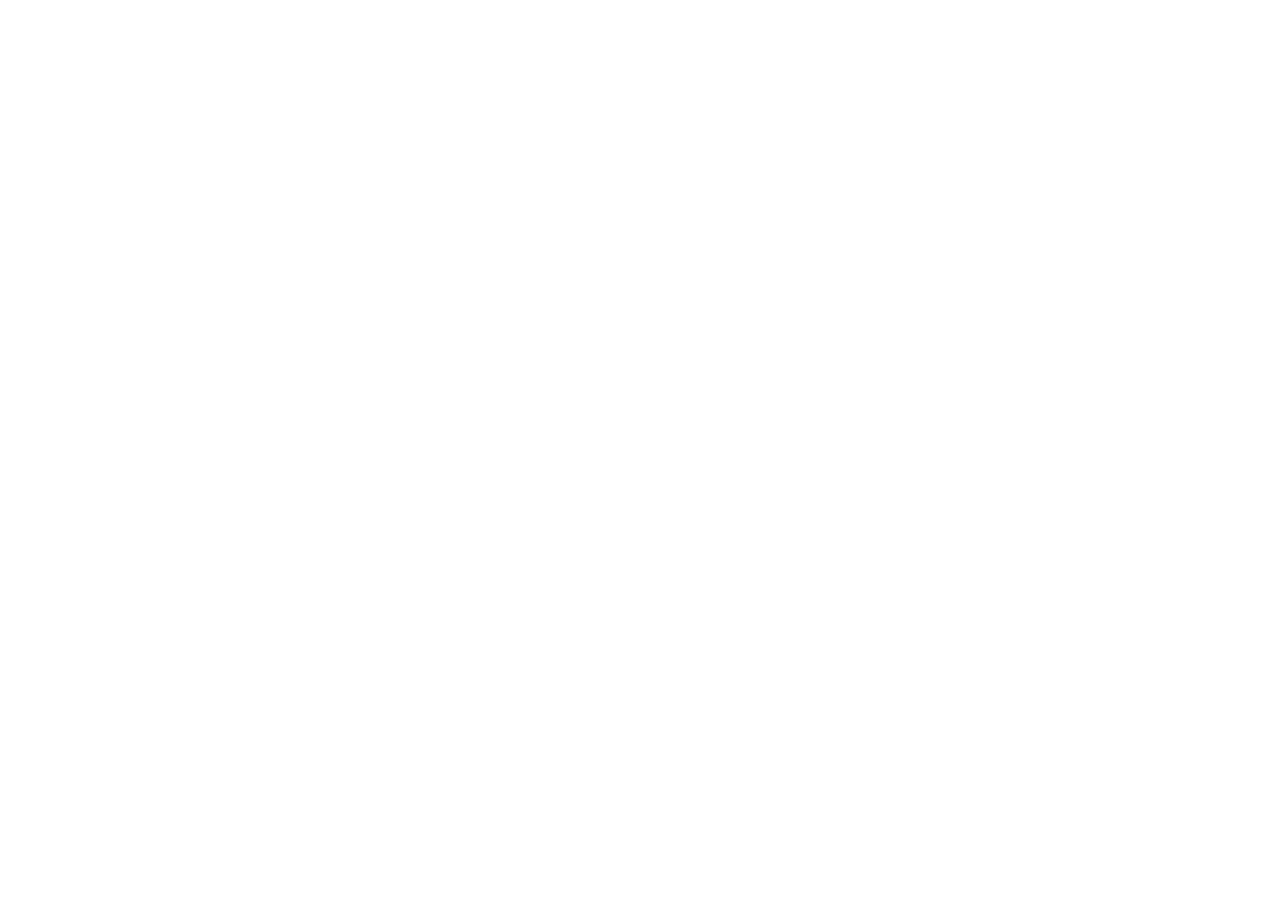
==== index.html @ 37046fe9 "calculadora" ====
<!DOCTYPE html>
<html lang="en">
<head>
    <meta charset="UTF-8">
    <meta name="viewport" content="width=device-width, initial-scale=1.0">
    <title>Java Script</title>
</head>
<body>
    

    <script src="./js/index.js"></script>
</body>
</html>
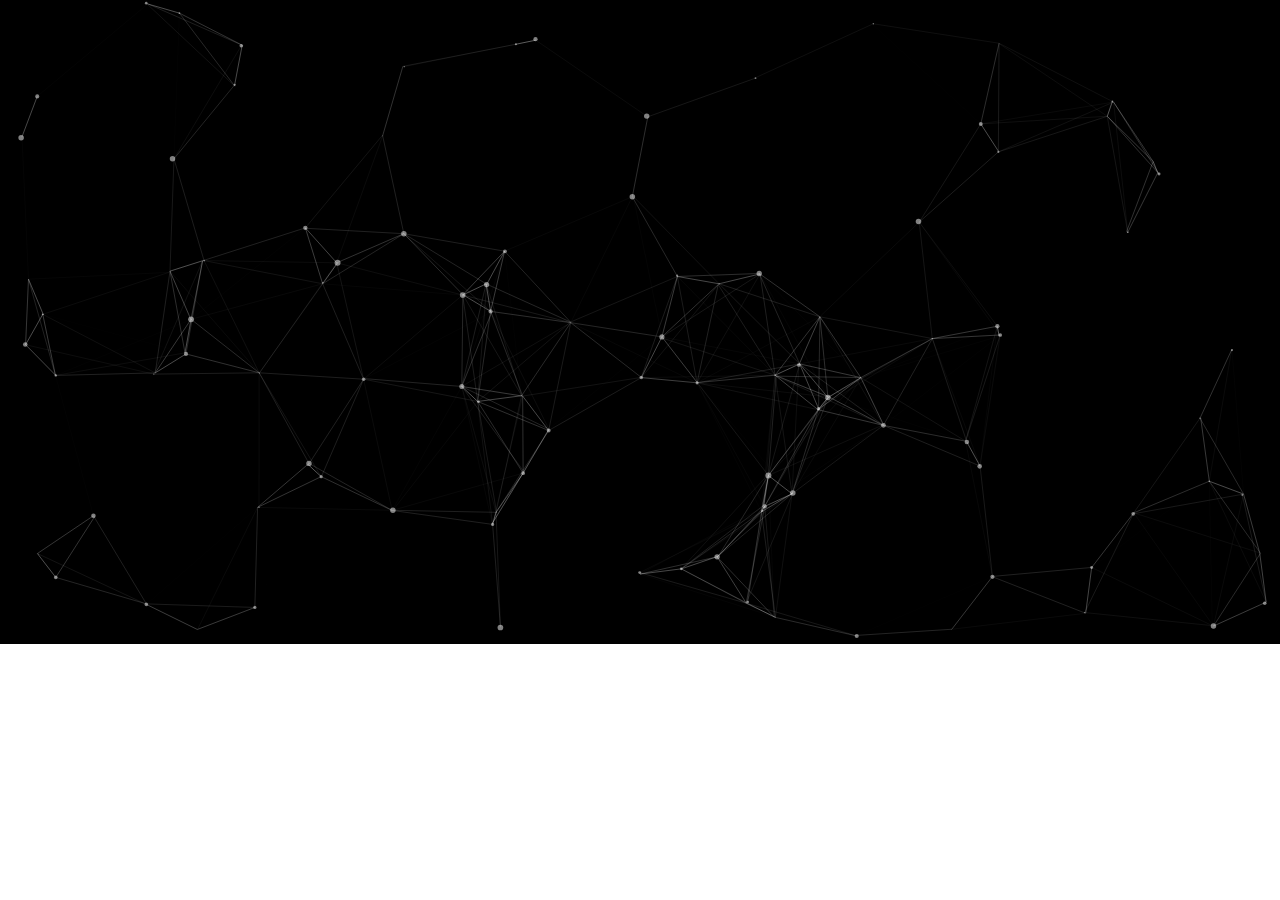
==== commit 1c9cc8d6: "subo pre entrega 2 con libreria particles" ====
--- a/index.html
+++ b/index.html
@@ -1,13 +1,132 @@
 <!DOCTYPE html>
 <html lang="en">
+
 <head>
     <meta charset="UTF-8">
     <meta name="viewport" content="width=device-width, initial-scale=1.0">
-    <title>Java Script</title>
+    <link rel="stylesheet" href="./css/style.css">
+    <title>Tienda de pociones</title>
 </head>
+
 <body>
-    
+    <div id="particles-js"></div>
 
+
+    <script src="particles.min.js"></script>
+    <script> particlesJS(
+            {
+                "particles": {
+                    "number": {
+                        "value": 99,
+                        "density": {
+                            "enable": true,
+                            "value_area": 800
+                        }
+                    },
+                    "color": {
+                        "value": "#ffffff"
+                    },
+                    "shape": {
+                        "type": "circle",
+                        "stroke": {
+                            "width": 0,
+                            "color": "#000000"
+                        },
+                        "polygon": {
+                            "nb_sides": 5
+                        },
+                        "image": {
+                            "src": "img/github.svg",
+                            "width": 100,
+                            "height": 100
+                        }
+                    },
+                    "opacity": {
+                        "value": 0.5,
+                        "random": false,
+                        "anim": {
+                            "enable": false,
+                            "speed": 1,
+                            "opacity_min": 0.1,
+                            "sync": false
+                        }
+                    },
+                    "size": {
+                        "value": 3,
+                        "random": true,
+                        "anim": {
+                            "enable": false,
+                            "speed": 40,
+                            "size_min": 0.1,
+                            "sync": false
+                        }
+                    },
+                    "line_linked": {
+                        "enable": true,
+                        "distance": 150,
+                        "color": "#f7f7f7",
+                        "opacity": 0.4,
+                        "width": 1
+                    },
+                    "move": {
+                        "enable": true,
+                        "speed": 6,
+                        "direction": "none",
+                        "random": false,
+                        "straight": false,
+                        "out_mode": "out",
+                        "bounce": false,
+                        "attract": {
+                            "enable": false,
+                            "rotateX": 600,
+                            "rotateY": 1200
+                        }
+                    }
+                },
+                "interactivity": {
+                    "detect_on": "canvas",
+                    "events": {
+                        "onhover": {
+                            "enable": true,
+                            "mode": "repulse"
+                        },
+                        "onclick": {
+                            "enable": true,
+                            "mode": "push"
+                        },
+                        "resize": true
+                    },
+                    "modes": {
+                        "grab": {
+                            "distance": 400,
+                            "line_linked": {
+                                "opacity": 1
+                            }
+                        },
+                        "bubble": {
+                            "distance": 400,
+                            "size": 40,
+                            "duration": 2,
+                            "opacity": 8,
+                            "speed": 3
+                        },
+                        "repulse": {
+                            "distance": 200,
+                            "duration": 0.4
+                        },
+                        "push": {
+                            "particles_nb": 4
+                        },
+                        "remove": {
+                            "particles_nb": 2
+                        }
+                    }
+                },
+                "retina_detect": true
+            }
+        )
+    </script>
     <script src="./js/index.js"></script>
 </body>
+
 </html>--- a/css/style.css
+++ b/css/style.css
@@ -0,0 +1,11 @@
+* {
+    margin: 0;
+    padding: 0;
+}
+
+
+
+#particles-js 
+{
+    background-color: black;
+} 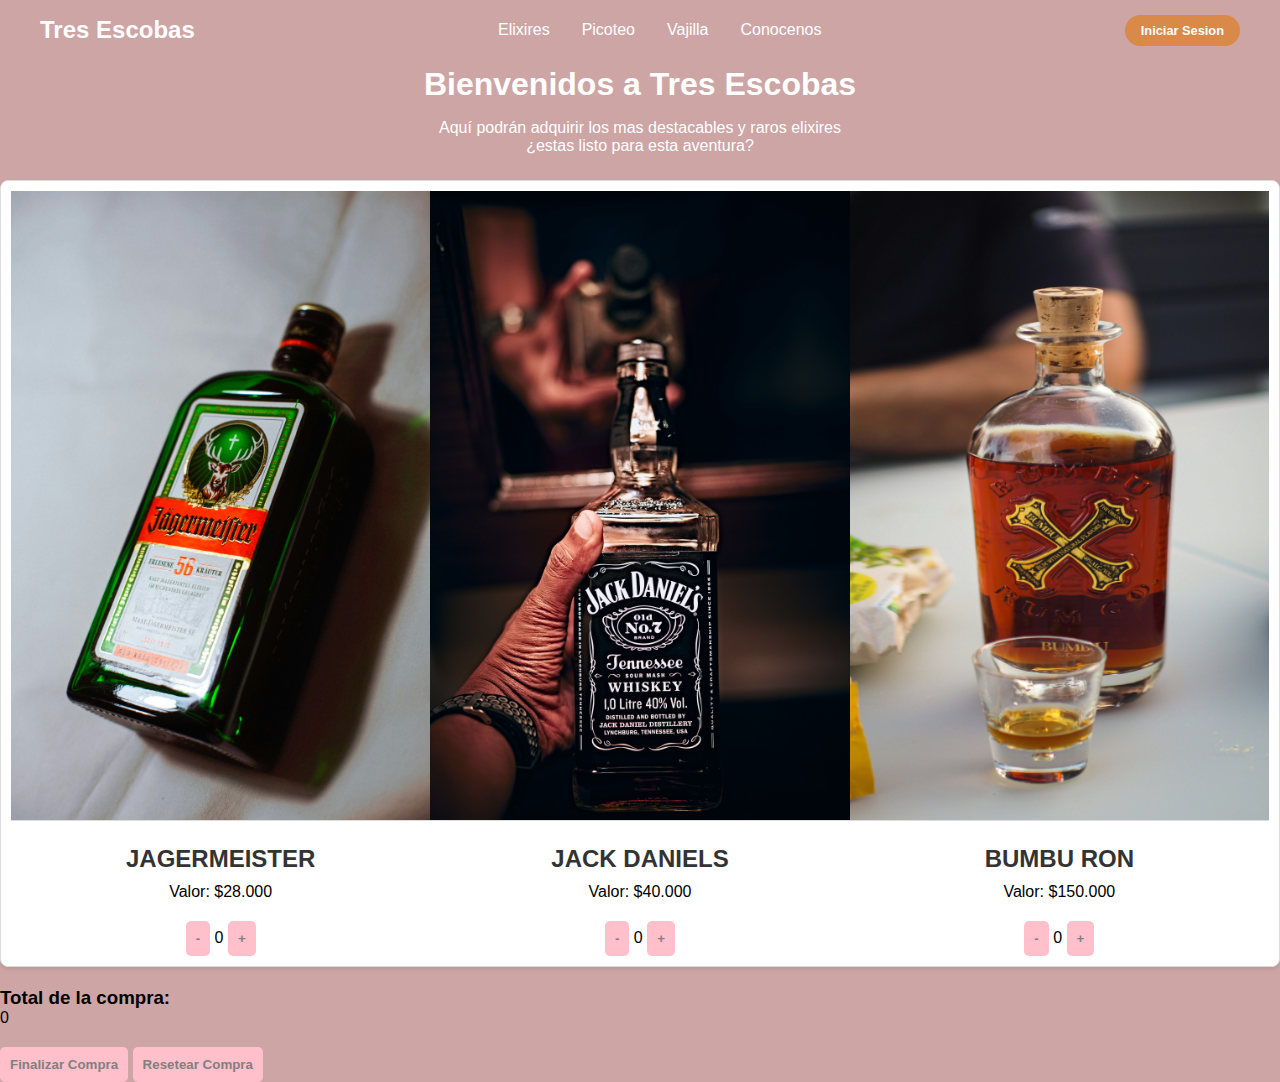
==== commit f20b4171: "Agrego cambios para tercer pre entrega" ====
--- a/index.html
+++ b/index.html
@@ -5,128 +5,102 @@
     <meta charset="UTF-8">
     <meta name="viewport" content="width=device-width, initial-scale=1.0">
     <link rel="stylesheet" href="./css/style.css">
+    <link rel="stylesheet" href="https://cdnjs.cloudflare.com/ajax/libs/font-awesome/6.5.2/css/all.min.css"
+        integrity="sha512-SnH5WK+bZxgPHs44uWIX+LLJAJ9/2PkPKZ5QiAj6Ta86w+fsb2TkcmfRyVX3pBnMFcV7oQPJkl9QevSCWr3W6A=="
+        crossorigin="anonymous" referrerpolicy="no-referrer" />
+    <link rel="shortcut icon" href="./assets/icons/magic.png" type="image/x-icon">
     <title>Tienda de pociones</title>
+
 </head>
+<body>
+    <header id="header">
+        <div class="navbar">
+            <div class="logo"> <a href="./index.html">Tres Escobas</a> </div>
+            <ul class="links">
+                <li><a href="./pages/elixires.html">Elixires</a></li>
+                <li><a href="./pages/picoteo.html">Picoteo</a></li>
+                <li><a href="./pages/vajilla.html">Vajilla</a></li>
+                <li><a href="./pages/conocenos.html">Conocenos</a></li>
+            </ul>
+            <a href="./pages/conocenos.html" class="action_btn">Iniciar Sesion</a>
+            <div class="toggle_btn">
+                <i class="fa-solid fa-bars"></i>
+            </div>
+        </div>
 
-<body>
-    <div id="particles-js"></div>
+        <div class="desplegar_menu">
+            <li><a href="elixires">Elixires</a></li>
+            <li><a href="picoteo">Picoteo</a></li>
+            <li><a href="vajilla">Vajilla</a></li>
+            <li><a href="conocenos">Conocenos</a></li>
+            <li><a href="#" class="action_btn">Iniciar Sesion</a></li>
 
+        </div>
+    </header>
 
-    <script src="particles.min.js"></script>
-    <script> particlesJS(
-            {
-                "particles": {
-                    "number": {
-                        "value": 99,
-                        "density": {
-                            "enable": true,
-                            "value_area": 800
-                        }
-                    },
-                    "color": {
-                        "value": "#ffffff"
-                    },
-                    "shape": {
-                        "type": "circle",
-                        "stroke": {
-                            "width": 0,
-                            "color": "#000000"
-                        },
-                        "polygon": {
-                            "nb_sides": 5
-                        },
-                        "image": {
-                            "src": "img/github.svg",
-                            "width": 100,
-                            "height": 100
-                        }
-                    },
-                    "opacity": {
-                        "value": 0.5,
-                        "random": false,
-                        "anim": {
-                            "enable": false,
-                            "speed": 1,
-                            "opacity_min": 0.1,
-                            "sync": false
-                        }
-                    },
-                    "size": {
-                        "value": 3,
-                        "random": true,
-                        "anim": {
-                            "enable": false,
-                            "speed": 40,
-                            "size_min": 0.1,
-                            "sync": false
-                        }
-                    },
-                    "line_linked": {
-                        "enable": true,
-                        "distance": 150,
-                        "color": "#f7f7f7",
-                        "opacity": 0.4,
-                        "width": 1
-                    },
-                    "move": {
-                        "enable": true,
-                        "speed": 6,
-                        "direction": "none",
-                        "random": false,
-                        "straight": false,
-                        "out_mode": "out",
-                        "bounce": false,
-                        "attract": {
-                            "enable": false,
-                            "rotateX": 600,
-                            "rotateY": 1200
-                        }
-                    }
-                },
-                "interactivity": {
-                    "detect_on": "canvas",
-                    "events": {
-                        "onhover": {
-                            "enable": true,
-                            "mode": "repulse"
-                        },
-                        "onclick": {
-                            "enable": true,
-                            "mode": "push"
-                        },
-                        "resize": true
-                    },
-                    "modes": {
-                        "grab": {
-                            "distance": 400,
-                            "line_linked": {
-                                "opacity": 1
-                            }
-                        },
-                        "bubble": {
-                            "distance": 400,
-                            "size": 40,
-                            "duration": 2,
-                            "opacity": 8,
-                            "speed": 3
-                        },
-                        "repulse": {
-                            "distance": 200,
-                            "duration": 0.4
-                        },
-                        "push": {
-                            "particles_nb": 4
-                        },
-                        "remove": {
-                            "particles_nb": 2
-                        }
-                    }
-                },
-                "retina_detect": true
-            }
-        )
-    </script>
+    <main id="main">
+
+        <section id="bienvenidos">
+            <h1>Bienvenidos a Tres Escobas</h1>
+            <p>Aquí podrán adquirir los mas destacables y raros elixires <br> ¿estas listo para esta aventura?</p>
+        </section>
+
+        <div id="cards">
+
+            <div class="cardUno">
+                <img src="./assets/images/jagermeister.jpg" alt="Botella de jagermeister" class="imgCard">
+                <h2 class="tituloCard">JAGERMEISTER</h2>
+                <p class="pCard">Valor: $28.000</p>
+                <div class="quantity-controls">
+                    <button class="decrement">-</button>
+                    <span class="quantity">0</span>
+                    <button class="increment">+</button>
+                </div>
+            
+            </div>
+
+            <div class="cardDos">
+                <img src="./assets/images/JackDaniels.jpg" alt="Botella de Jack Daniels" class="imgCard">
+                <h2 class="tituloCard">JACK DANIELS</h2>
+                <p class="pCard">Valor: $40.000</p>
+                <div class="quantity-controls">
+                    <button class="decrement">-</button>
+                    <span class="quantity">0</span>
+                    <button class="increment">+</button>
+                </div>
+                
+                
+            </div>
+
+            <div class="cardTres">
+                <img src="./assets/images/bumbuRon.jpg" alt="Botella de bumbu ron" class="imgCard">
+                <h2 class="tituloCard">BUMBU RON</h2>
+                <p class="pCard">Valor: $150.000</p>
+                <div class="quantity-controls">
+                    <button class="decrement">-</button>
+                    <span class="quantity">0</span>
+                    <button class="increment">+</button>
+                </div>
+                
+            </div>
+
+            
+        </div>
+
+        <div id="totalCompra">
+            <h3>Total de la compra:</h3>
+            <p id="total">0</p>
+            <button id="finalizarCompra">Finalizar Compra</button>
+            <button id="resetCompra">Resetear Compra</button>
+        </div>
+        
+
+    </main>
+
+    <footer id="footer">
+    
+    </footer>
     <script src="./js/index.js"></script>
-</body>
+</body> 
 
 </html>--- a/css/style.css
+++ b/css/style.css
@@ -1,11 +1,269 @@
 * {
     margin: 0;
     padding: 0;
-}
-
-
-
-#particles-js 
-{
-    background-color: black;
+    box-sizing: border-box;
+}
+
+body {
+    height: 100vh;
+    font-family: 'Franklin Gothic Medium', 'Arial Narrow', Arial, sans-serif;
+    background-color: rgba(202, 159, 159, 0.943);
+}
+
+.reparacion {
+    height: 100vh;
+    font-family: 'Franklin Gothic Medium', 'Arial Narrow', Arial, sans-serif;
+    background-color: rgba(202, 159, 159, 0.943);
+    background-image: url('https://images.unsplash.com/photo-1556327070-9661a89d51db?q=80&w=1771&auto=format&fit=crop&ixlib=rb-4.0.3&ixid=M3wxMjA3fDB8MHxwaG90by1wYWdlfHx8fGVufDB8fHx8fA%3D%3D');
+    background-size: cover;
+    background-position: center;
+    
+}
+
+
+li {
+    list-style: none;
+}
+
+a {
+    text-decoration: none;
+    color: #fff;
+    font-size: 1rem;
+}
+
+a:hover {
+    color: orange;
+}
+
+/* HEADER NAVBAR */
+
+header {
+    position: relative;
+    padding: 0 2rem;
+}
+
+.navbar {
+    width: 100%;
+    height: 60px;
+    max-width: 1200px;
+    margin: 0 auto;
+    display: flex;
+    align-items: center;
+    justify-content: space-between;
+}
+
+.navbar .logo a {
+    font-size: 1.5rem;
+    font-weight: bold;
+}
+
+.navbar .links {
+    display: flex;
+    gap: 2rem;
+}
+
+.navbar .toggle_btn {
+    color: #fff;
+    font-size: 1.5rem;
+    cursor: pointer;
+    display: none;
+
+}
+
+.action_btn {
+    background-color: rgba(225, 120, 15, 0.619);
+    color: #fff;
+    padding: 0.5rem 1rem;
+    border: none;
+    outline: none;
+    border-radius: 20px;
+    font-size: 0.8rem;
+    font-weight: bold;
+    cursor: pointer;
+}
+
+.action_btn:hover {
+    scale: 1.05;
+    color: #fff;
+}
+
+.action_btn:active {
+    scale: 0.95;
+}
+
+/* MENU DESPLEGABLE */
+
+.desplegar_menu {
+    display: none;
+    position: absolute;
+    right: 2rem;
+    top: 60%;
+    height: 0;
+    width: 300px;
+    background: rgba(62, 12, 12, 0.489);
+    backdrop-filter: blur(15px);
+    border-radius: 10px;
+    overflow: hidden;
+    transition: height 0.2s cubic-bezier(0.175, 0.885, 0.32, 1.275);
+}
+
+.desplegar_menu.open {
+    height: 240px;
+}
+
+.desplegar_menu li {
+    padding: 0.7rem;
+    display: flex;
+    align-items: center;
+    justify-content: center;
+
+}
+
+.desplegar_menu .action_btn {
+    width: 100%;
+    display: flex;
+    justify-content: center;
+}
+
+/* MAIN */
+
+
+
+/* SECTION BIENVENIDOS */
+
+section#bienvenidos {
+    height: 100px;
+    display: flex;
+    flex-direction: column;
+    align-items: center;
+    justify-content: center;
+    text-align: center;
+    color: #fff;
+    
+}
+
+#bienvenidos h1 {
+    font-size: 2rem;
+    margin-bottom: 1rem;
+
+}
+
+/* SECTION CARDS */
+
+#cards {
+    display: flex;
+    flex-direction: row;
+    justify-content: center;
+    background: #fff;
+    border: 1px solid #ddd;
+    border-radius: 8px;
+    box-shadow: 0 2px 4px rgba(0, 0, 0, 0.1);
+    overflow: hidden;
+    max-width: 100%;
+    text-align: center;
+    padding: 10px;
+    margin: 20px auto;
+}
+.imgCard {
+    width: 100%;
+    height: auto;
+    border-bottom: 1px solid #ddd;
+    margin-bottom: 10px;
+}
+
+.tituloCard {
+    font-size: 1.5em;
+    margin: 10px 0;
+    color: #333;
+}
+
+.pCardUno {
+    color: #666;
+    margin-bottom: 20px;
+}
+
+.botonCard {
+    padding: 10px 20px;
+    background-color: #007BFF;
+    border: none;
+    color: white;
+    cursor: pointer;
+    border-radius: 4px;
+    font-size: 1em;
+}
+.botonCard:hover {
+    background-color: #0056b3;
+}
+
+#totalCompra {
+    height: 30px;
+}
+
+#footer {
+    height: 30px;
+    color: #666;
+    
+} 
+
+
+
+/* FORMULARIO */
+
+form {
+    width: 100%;
+    height: 100vh;
+    display: flex;
+    justify-content: center;
+    align-items: center;
+    flex-direction: column;
+}
+
+input {
+    all: unset;
+    padding: 20px 0px 0px 0px;
+    border-bottom: 1px solid pink;
+}
+
+input::placeholder {
+    text-align: center;
+}
+
+button {
+    padding: 10px;
+    margin-top: 20px;
+    border-radius: 5px;
+    border: none;
+    background-color: pink;
+    color: grey;
+    font-weight: bold;
+}
+
+button:hover {
+    background-color: rgb(203, 98, 115);
+    color: black;
+}
+
+/* mediaqueries */
+
+@media (max-width: 992px) {
+
+    .navbar .links,
+    .navbar .action_btn {
+        display: none;
+    }
+
+    .navbar .toggle_btn {
+        display: block;
+    }
+
+    .desplegar_menu {
+        display: block;
+    }
+}
+
+@media (max-width: 576px) {
+    .desplegar_menu {
+        left: 2rem;
+        width: unset;
+    }
 } 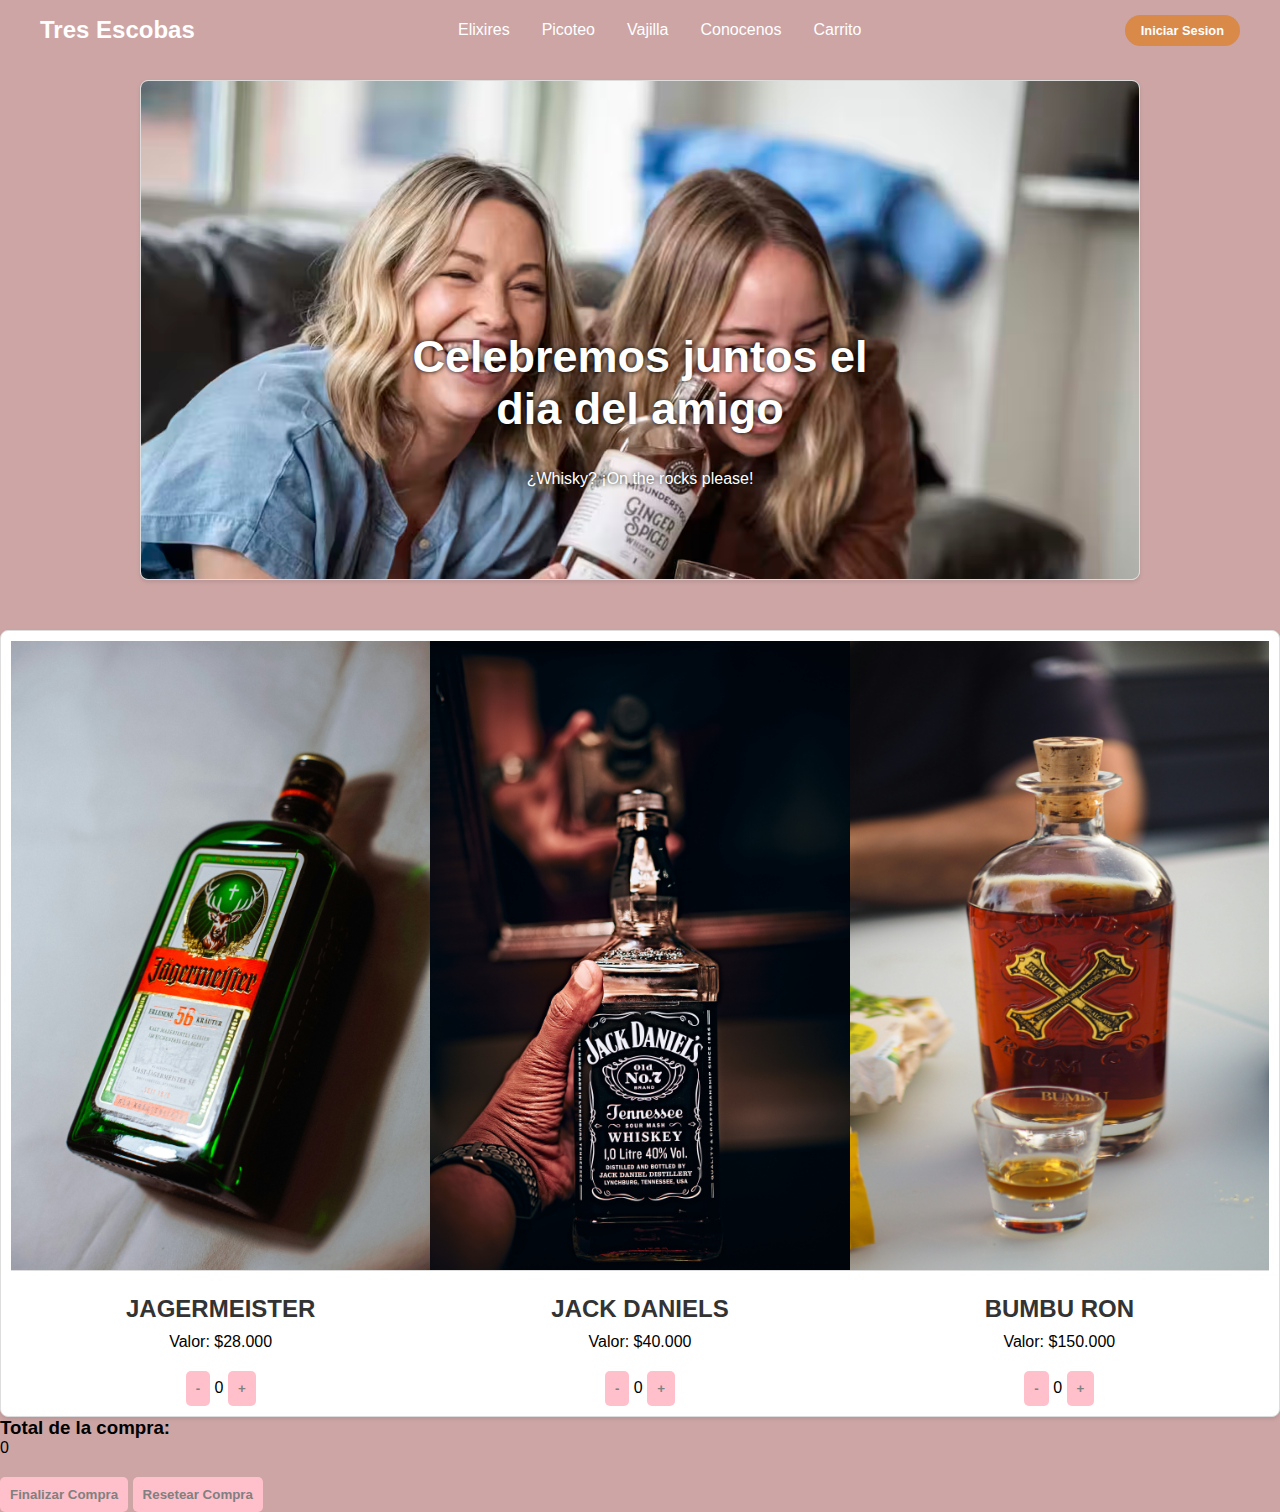
==== commit d1178881: "Agrego carousel a inicio y cards a page elixires con estilos de css" ====
--- a/index.html
+++ b/index.html
@@ -12,6 +12,7 @@
     <title>Tienda de pociones</title>
 
 </head>
+
 <body>
     <header id="header">
         <div class="navbar">
@@ -21,6 +22,7 @@
                 <li><a href="./pages/picoteo.html">Picoteo</a></li>
                 <li><a href="./pages/vajilla.html">Vajilla</a></li>
                 <li><a href="./pages/conocenos.html">Conocenos</a></li>
+                <li><a href="./pages/carrito.html">Carrito</a></li>
             </ul>
             <a href="./pages/conocenos.html" class="action_btn">Iniciar Sesion</a>
             <div class="toggle_btn">
@@ -39,11 +41,50 @@
     </header>
 
     <main id="main">
-
+<!-- 
         <section id="bienvenidos">
             <h1>Bienvenidos a Tres Escobas</h1>
             <p>Aquí podrán adquirir los mas destacables y raros elixires <br> ¿estas listo para esta aventura?</p>
-        </section>
+        </section> -->
+
+        <div class="carousel">
+            <ul>
+                <li>
+                    <img src="./assets/images/carousel1.avif" alt="gingerSpiced">
+                    <div class="texto">
+                        <h2>Celebremos juntos el dia del amigo</h2>
+                        <p>¿Whisky? ¡On the rocks please! </p>
+                    </div>
+
+                </li>
+                <li>
+                    <img src="./assets/images/carousel2.avif" alt="whiskyCoctel">
+                    <div class="texto">
+                        <h2>Cocktails</h2>
+                        <p>Encontra variedad de cocktails inspo y recetas en la seccion "Cocktails"</p>
+                    </div>
+
+                </li>
+                <li>
+                    <img src="./assets/images/carousel3.avif" alt="tequilaBlanco">
+                    <div class="texto">
+                        <h2>20% de descuento en la segunda unidad</h2>
+                        <p>Aprovecha esta promo por el dia del amigo</p>
+                    </div>
+
+                </li>
+                <li>
+                    <img src="./assets/images/carousel4.avif" alt="botellasVarias">
+                    <div class="texto">
+                        <h2>¿Dudas?</h2>
+                        <p>Si necesitas asesoramiento para saber que comprar no dudes en escribirnos</p>
+                    </div>
+
+                </li>
+            </ul>
+
+        </div>
+
 
         <div id="cards">
 
@@ -51,40 +92,40 @@
                 <img src="./assets/images/jagermeister.jpg" alt="Botella de jagermeister" class="imgCard">
                 <h2 class="tituloCard">JAGERMEISTER</h2>
                 <p class="pCard">Valor: $28.000</p>
-                <div class="quantity-controls">
-                    <button class="decrement">-</button>
-                    <span class="quantity">0</span>
-                    <button class="increment">+</button>
+                <div class="cantidad-control">
+                    <button class="decremento">-</button>
+                    <span class="cantidad">0</span>
+                    <button class="incremento">+</button>
                 </div>
-            
+
             </div>
 
             <div class="cardDos">
                 <img src="./assets/images/JackDaniels.jpg" alt="Botella de Jack Daniels" class="imgCard">
                 <h2 class="tituloCard">JACK DANIELS</h2>
                 <p class="pCard">Valor: $40.000</p>
-                <div class="quantity-controls">
-                    <button class="decrement">-</button>
-                    <span class="quantity">0</span>
-                    <button class="increment">+</button>
+                <div class="cantidad-control">
+                    <button class="decremento">-</button>
+                    <span class="cantidad">0</span>
+                    <button class="incremento">+</button>
                 </div>
-                
-                
+
+
             </div>
 
             <div class="cardTres">
                 <img src="./assets/images/bumbuRon.jpg" alt="Botella de bumbu ron" class="imgCard">
                 <h2 class="tituloCard">BUMBU RON</h2>
                 <p class="pCard">Valor: $150.000</p>
-                <div class="quantity-controls">
-                    <button class="decrement">-</button>
-                    <span class="quantity">0</span>
-                    <button class="increment">+</button>
+                <div class="cantidad-control">
+                    <button class="decremento">-</button>
+                    <span class="cantidad">0</span>
+                    <button class="incremento">+</button>
                 </div>
-                
+
             </div>
 
-            
+
         </div>
 
         <div id="totalCompra">
@@ -93,14 +134,14 @@
             <button id="finalizarCompra">Finalizar Compra</button>
             <button id="resetCompra">Resetear Compra</button>
         </div>
-        
+
 
     </main>
 
     <footer id="footer">
-    
+
     </footer>
     <script src="./js/index.js"></script>
-</body> 
+</body>
 
 </html>--- a/css/style.css
+++ b/css/style.css
@@ -17,7 +17,7 @@
     background-image: url('https://images.unsplash.com/photo-1556327070-9661a89d51db?q=80&w=1771&auto=format&fit=crop&ixlib=rb-4.0.3&ixid=M3wxMjA3fDB8MHxwaG90by1wYWdlfHx8fGVufDB8fHx8fA%3D%3D');
     background-size: cover;
     background-position: center;
-    
+
 }
 
 
@@ -128,7 +128,6 @@
 /* MAIN */
 
 
-
 /* SECTION BIENVENIDOS */
 
 section#bienvenidos {
@@ -139,7 +138,7 @@
     justify-content: center;
     text-align: center;
     color: #fff;
-    
+
 }
 
 #bienvenidos h1 {
@@ -147,6 +146,88 @@
     margin-bottom: 1rem;
 
 }
+
+
+/* CAROUSEL */
+
+.carousel {
+    width: 1000px;
+    height: 500px;
+    margin: 20px auto 0;
+    background: #fff;
+    border: 1px solid #ddd;
+    border-radius: 8px;
+    box-shadow: 0 2px 4px rgba(0, 0, 0, 0.1);
+    overflow: hidden;
+}
+
+.carousel ul {
+    display: flex;
+    padding: 0;
+    width: 400%;
+    animation: slide 20s infinite alternate ease-in-out;
+}
+
+.carousel li {
+    width: 100%;
+    list-style: none;
+    position: relative;
+}
+
+.texto {
+    position: absolute;
+    text-align: center;
+    padding: 0 250px;
+    top: 250px;
+    color: #fff;
+    text-shadow: black 0 0 5px;
+
+}
+
+.texto h2 {
+    font-size: 45px;
+    margin-bottom: 35px;
+}
+
+.carousel img {
+    width: 100%;
+
+}
+
+@keyframes slide {
+    0% {
+        margin-left: 0;
+    }
+
+    20% {
+        margin-left: 0;
+    }
+
+    25% {
+        margin-left: -100%;
+    }
+
+    45% {
+        margin-left: -100%;
+    }
+
+    50% {
+        margin-left: -200%;
+    }
+
+    70% {
+        margin-left: -200%;
+    }
+
+    75% {
+        margin-left: -300%;
+    }
+
+    100% {
+        margin-left: -300%;
+    }
+}
+
 
 /* SECTION CARDS */
 
@@ -162,8 +243,9 @@
     max-width: 100%;
     text-align: center;
     padding: 10px;
-    margin: 20px auto;
-}
+    margin: 50px auto 0;
+}
+
 .imgCard {
     width: 100%;
     height: auto;
@@ -191,6 +273,7 @@
     border-radius: 4px;
     font-size: 1em;
 }
+
 .botonCard:hover {
     background-color: #0056b3;
 }
@@ -202,8 +285,8 @@
 #footer {
     height: 30px;
     color: #666;
-    
-} 
+
+}
 
 
 
@@ -243,6 +326,37 @@
     color: black;
 }
 
+
+/*  MAIN DE ELIXIRES*/
+
+.elixirMain {
+    display: grid;
+    background-color: white;
+    margin: 1rem;
+    border-radius: 2rem;
+    padding: 2rem;
+    
+}
+
+.contenedorPpal {
+    display: grid;
+    grid-template-columns: repeat(5, 1fr);
+    gap: 1rem;
+}
+
+
+.titulo-elixir {
+    color: rgb(203, 98, 115);
+    padding: 1rem;
+}
+
+.elixir-img {
+    max-width: 100%;
+    border-radius: 1rem;
+}
+
+
+
 /* mediaqueries */
 
 @media (max-width: 992px) {
@@ -258,6 +372,29 @@
 
     .desplegar_menu {
         display: block;
+    }
+
+    body {
+        padding: 30px;
+    }
+
+    .carousel {
+        width: 100%;
+    }
+
+    .texto {
+        top: 50%;
+        padding: 0;
+    }
+
+    .texto h2 {
+        font-size: 35px;
+        margin-bottom: 15px;
+        text-align: center;
+    }
+
+    .texto p {
+        font-size: 0;
     }
 }
 
@@ -266,4 +403,4 @@
         left: 2rem;
         width: unset;
     }
-} +}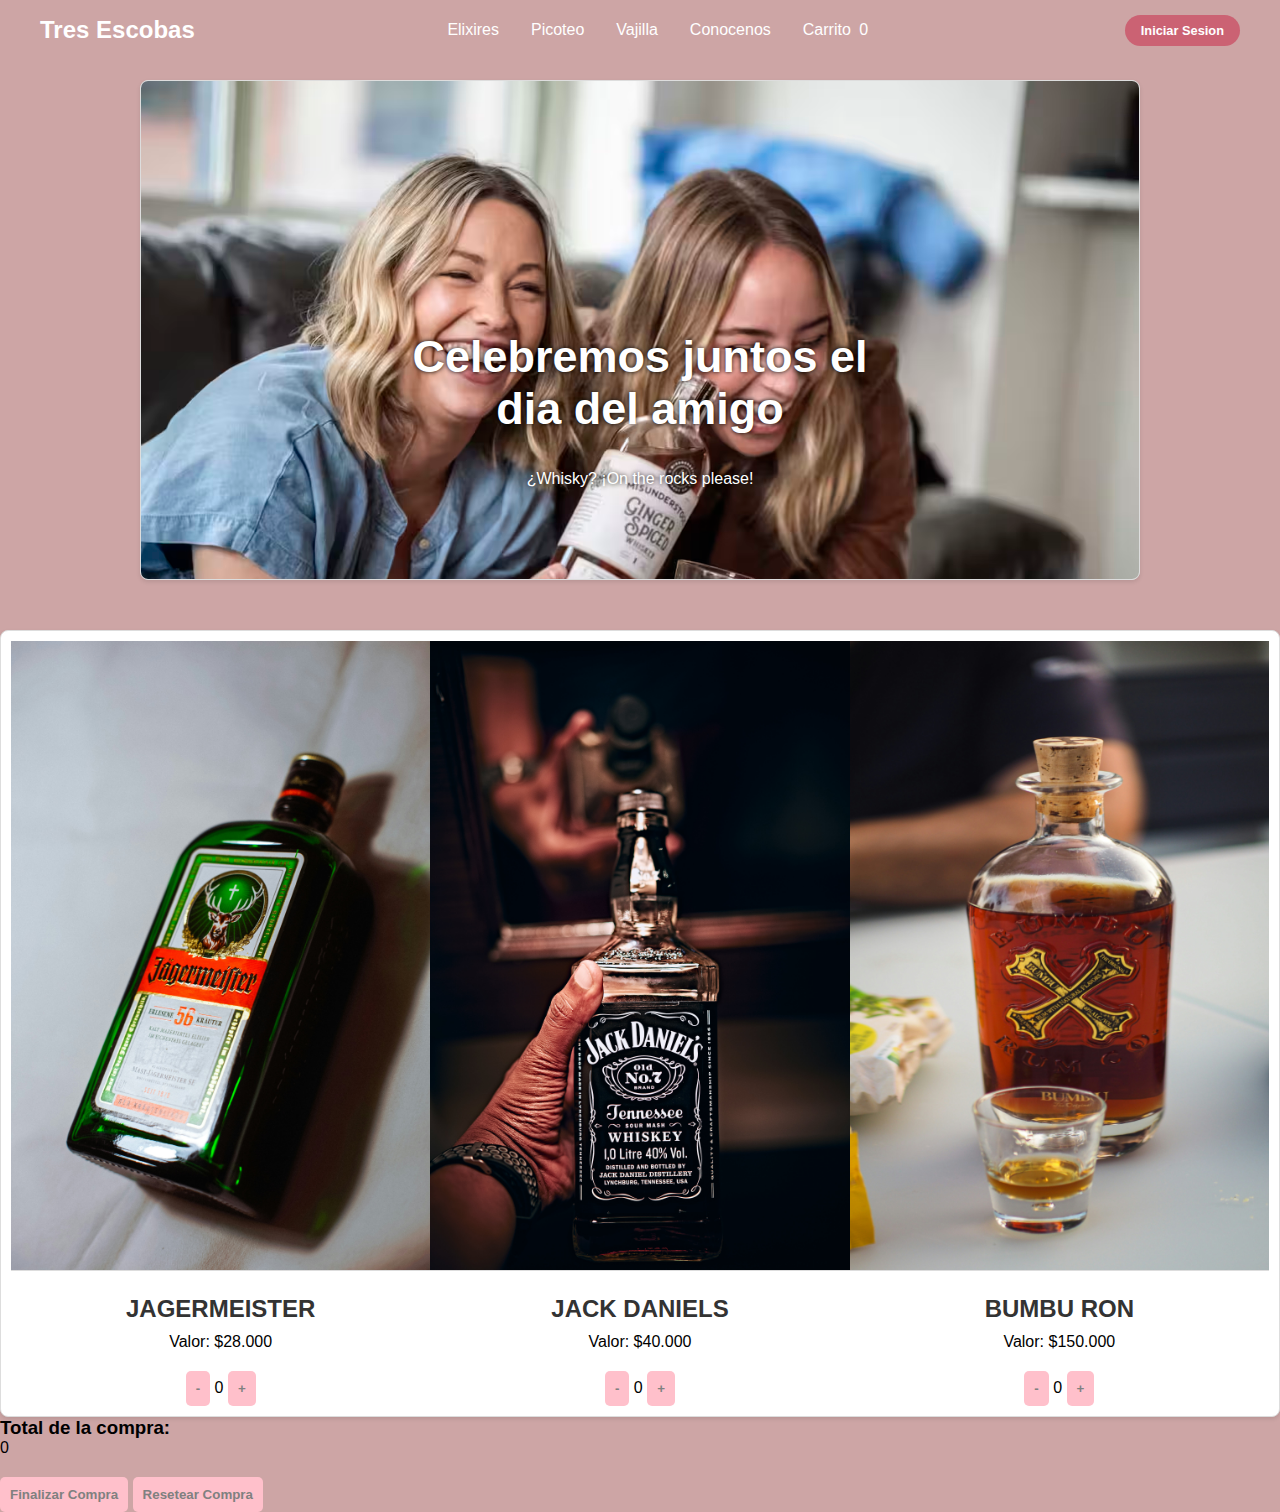
==== commit 8fbd6a83: "agrego JS" ====
--- a/index.html
+++ b/index.html
@@ -22,7 +22,10 @@
                 <li><a href="./pages/picoteo.html">Picoteo</a></li>
                 <li><a href="./pages/vajilla.html">Vajilla</a></li>
                 <li><a href="./pages/conocenos.html">Conocenos</a></li>
-                <li><a href="./pages/carrito.html">Carrito</a></li>
+                <li> <a class="botonMenu botonCarrito" href="./pages/carrito.html"><i
+                            class="fa-solid fa-cart-shopping"></i> Carrito <span class="numeroCart">0</span>
+                    </a>
+                </li>
             </ul>
             <a href="./pages/conocenos.html" class="action_btn">Iniciar Sesion</a>
             <div class="toggle_btn">
@@ -41,7 +44,7 @@
     </header>
 
     <main id="main">
-<!-- 
+        <!-- 
         <section id="bienvenidos">
             <h1>Bienvenidos a Tres Escobas</h1>
             <p>Aquí podrán adquirir los mas destacables y raros elixires <br> ¿estas listo para esta aventura?</p>
--- a/css/style.css
+++ b/css/style.css
@@ -32,7 +32,7 @@
 }
 
 a:hover {
-    color: orange;
+    color: rgb(203, 98, 115);;
 }
 
 /* HEADER NAVBAR */
@@ -71,7 +71,7 @@
 }
 
 .action_btn {
-    background-color: rgba(225, 120, 15, 0.619);
+    background-color: rgb(203, 98, 115);
     color: #fff;
     padding: 0.5rem 1rem;
     border: none;
@@ -324,6 +324,7 @@
 button:hover {
     background-color: rgb(203, 98, 115);
     color: black;
+    cursor: pointer;
 }
 
 
@@ -335,7 +336,7 @@
     margin: 1rem;
     border-radius: 2rem;
     padding: 2rem;
-    
+
 }
 
 .contenedorPpal {
@@ -355,7 +356,100 @@
     border-radius: 1rem;
 }
 
-
+/* CARRITO  */
+
+.carritoContain {
+    display: flex;
+    flex-direction: column;
+    gap: 1.5rem;
+}
+
+
+
+.tituloCarrito {
+    color: rgb(241, 44, 77);
+    text-align: center;
+    margin: 1rem;
+}
+
+.carritoVacio {
+    color: rgb(203, 98, 115);
+}
+
+.carritoProductos {
+    display: flex;
+    flex-direction: column;
+    gap: 1rem;
+    margin: 2rem;
+}
+
+.carritoProducto {
+    display: flex;
+    justify-content: space-between;
+    align-items: center;
+    background-color: grey;
+    color: black;
+    padding: .5rem;
+    padding-left: 1rem;
+    padding-right: 1.5rem;
+    border-radius: 1rem;
+
+}
+
+.carritoImg {
+    width: 4rem;
+    border-radius: 1rem;
+}
+
+.carritoComandos {
+    display: flex;
+    justify-content: space-between;
+}
+
+.vaciar {
+    border: 0;
+    padding: 1rem;
+    border-radius: 1rem;
+    color: grey;
+    text-transform: uppercase;
+    margin: 1rem;
+}
+
+.carritoComandosDer {
+    display: flex;
+}
+
+.totalAcciones {
+    display: flex;
+    padding: 1rem;
+    border-radius: 1rem;
+    color: rgb(0, 0, 0);
+    text-transform: uppercase;
+    gap: 1rem;
+}
+
+.comprar {
+    border: 0;
+    padding: 1rem;
+    color: grey;
+    text-transform: uppercase;
+    margin: 1rem;
+}
+
+
+.disabled {
+    display: none;
+}
+
+.botonCarrito {
+    margin-top: 2rem;
+
+}
+
+.numeroCart {
+    padding: .15rem .25rem;
+    border-radius: .25rem;
+}
 
 /* mediaqueries */
 
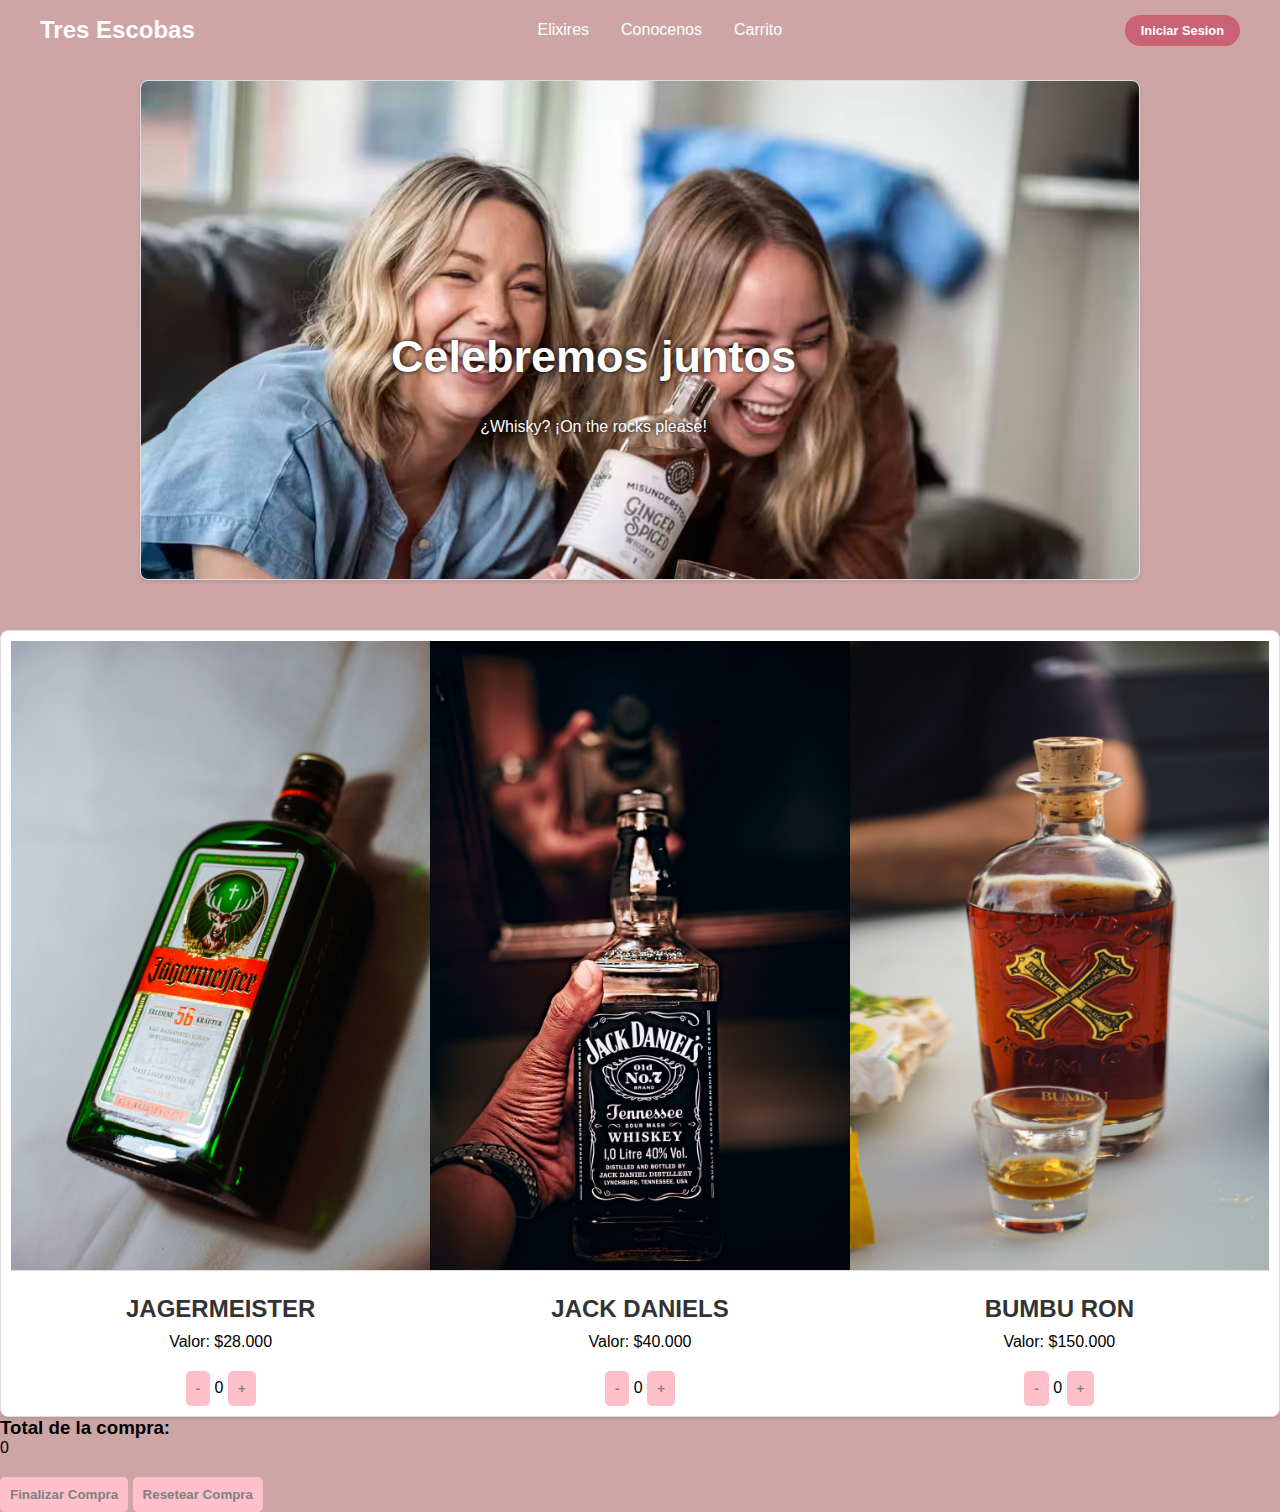
==== commit e5ed6c58: "agrego cambios" ====
--- a/index.html
+++ b/index.html
@@ -19,11 +19,9 @@
             <div class="logo"> <a href="./index.html">Tres Escobas</a> </div>
             <ul class="links">
                 <li><a href="./pages/elixires.html">Elixires</a></li>
-                <li><a href="./pages/picoteo.html">Picoteo</a></li>
-                <li><a href="./pages/vajilla.html">Vajilla</a></li>
                 <li><a href="./pages/conocenos.html">Conocenos</a></li>
                 <li> <a class="botonMenu botonCarrito" href="./pages/carrito.html"><i
-                            class="fa-solid fa-cart-shopping"></i> Carrito <span class="numeroCart">0</span>
+                            class="fa-solid fa-cart-shopping"></i> Carrito 
                     </a>
                 </li>
             </ul>
@@ -55,7 +53,7 @@
                 <li>
                     <img src="./assets/images/carousel1.avif" alt="gingerSpiced">
                     <div class="texto">
-                        <h2>Celebremos juntos el dia del amigo</h2>
+                        <h2>Celebremos juntos</h2>
                         <p>¿Whisky? ¡On the rocks please! </p>
                     </div>
 
@@ -72,7 +70,7 @@
                     <img src="./assets/images/carousel3.avif" alt="tequilaBlanco">
                     <div class="texto">
                         <h2>20% de descuento en la segunda unidad</h2>
-                        <p>Aprovecha esta promo por el dia del amigo</p>
+                        <p>Aprovecha esta promo por todo el mes</p>
                     </div>
 
                 </li>
